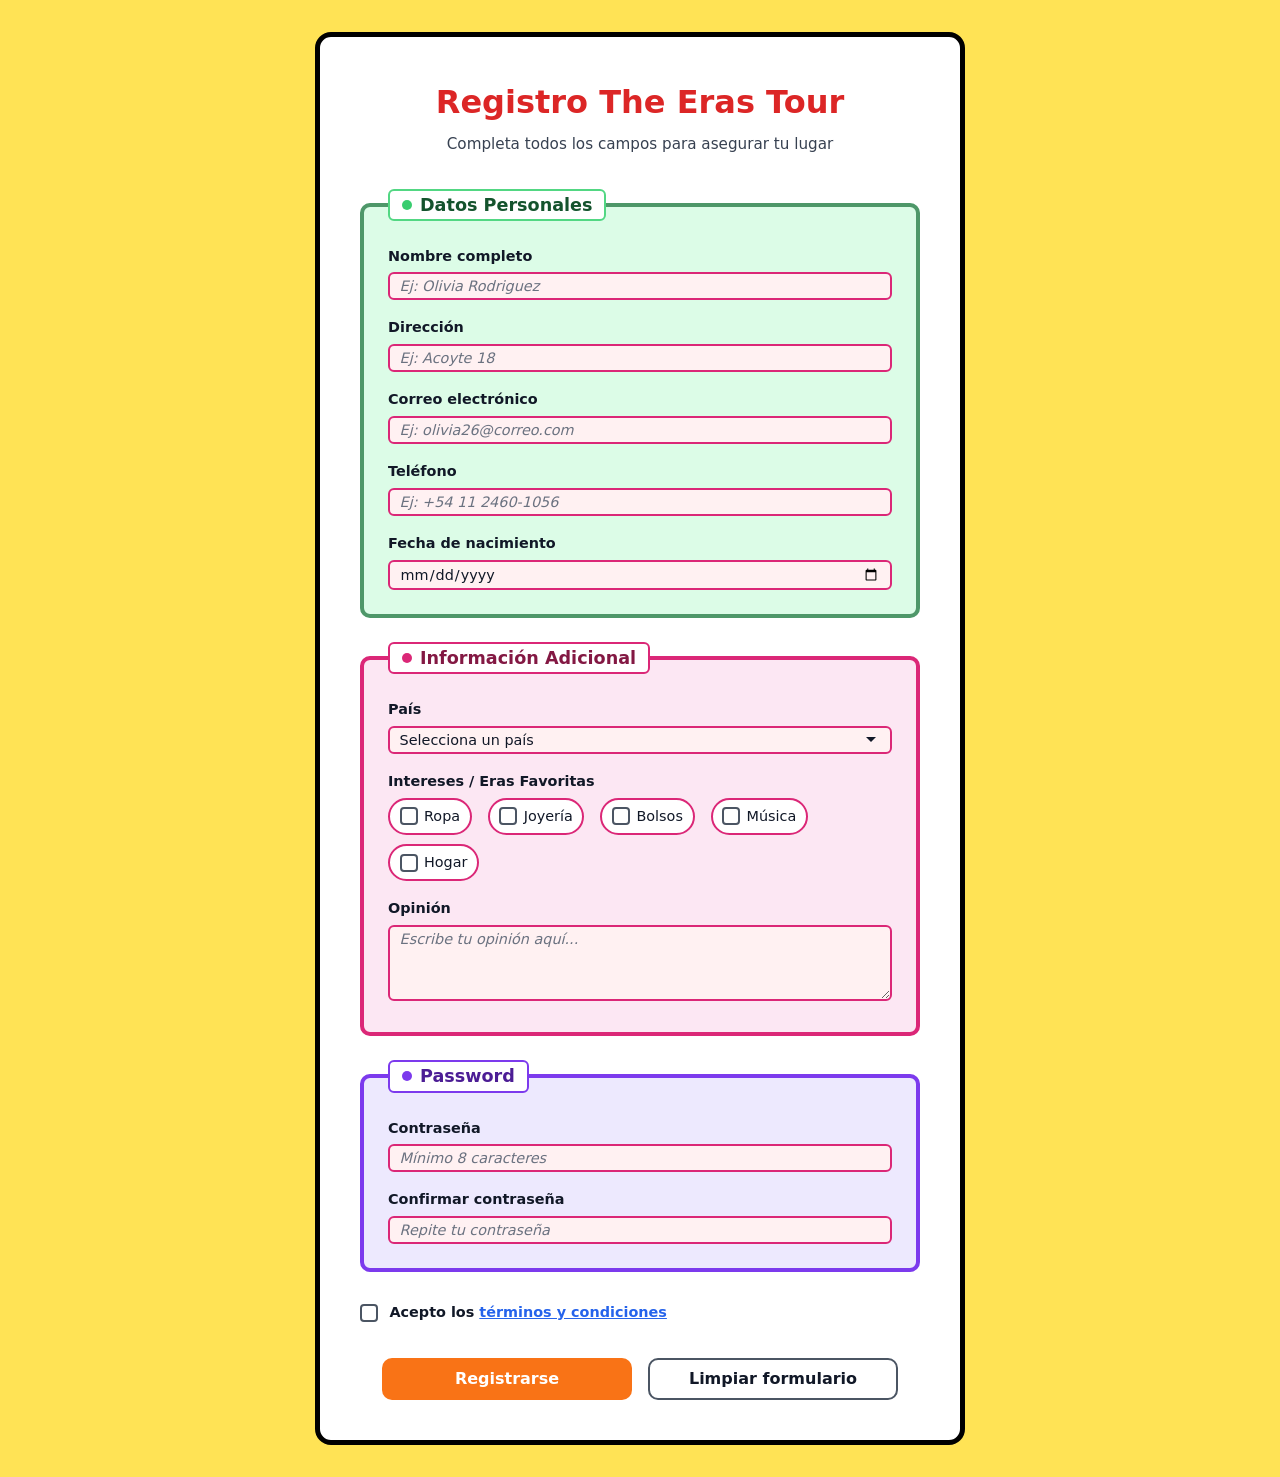
==== pagina1.html @ a896b8c0 "first commit" ====
<!DOCTYPE html>
<html lang="es">
<head>
    <meta charset="UTF-8">
    <meta name="viewport" content="width=device-width, initial-scale=1.0">
    <title>Registro - Taylor Swift</title>
    <link rel="stylesheet" href="styles5.css">
</head>
<body>
    <div>
        <h1>Registro The Eras Tour</h1>
        <p>Completa todos los campos para asegurar tu lugar</p>

        <form action="#" method="POST" id="registroForm">
        
            <fieldset>
                <legend>Datos Personales</legend>

                <div>
                    <label for="nombre">Nombre completo</label>
                    <input type="text" id="nombre" name="nombre" placeholder="Ej: Olivia Rodriguez" required>
                </div>

                <div>
                    <label for="dirección">Dirección</label>
                    <input type="text" id="dirección" name="dirección" placeholder="Ej: Acoyte 18" required>
                </div>

                <div>
                    <label for="email">Correo electrónico</label>
                    <input type="email" id="email" name="email" placeholder="Ej: olivia26@correo.com" required>
                </div>

                <div>
                    <label for="telefono">Teléfono</label>
                    <input type="tel" id="telefono" name="telefono" placeholder="Ej: +54 11 2460-1056">
                </div>

                <div>
                    <label for="fechaNacimiento">Fecha de nacimiento</label>
                    <input type="date" id="fechaNacimiento" name="fechaNacimiento">
                </div>
            </fieldset>

            <fieldset>
                <legend>Información Adicional</legend>

                <div>
                    <label for="pais">País</label>
                    <select id="pais" name="pais" required>
                        <option value="">Selecciona un país</option>
                        <option value="AR">Argentina</option>
                        <option value="BO">Bolivia</option>
                        <option value="BR">Brasil</option>
                        <option value="CL">Chile</option>
                        <option value="CO">Colombia</option>
                        <option value="EC">Ecuador</option>
                        <option value="ES">España</option>
                        <option value="MX">México</option>
                        <option value="PE">Perú</option>
                        <option value="UY">Uruguay</option>
                        <option value="VE">Venezuela</option>
                        <option value="OTRO">Otro</option>
                    </select>
                </div>

                <div>
                    <label>Intereses / Eras Favoritas</label>
                    <div>
                        <label><input type="checkbox" name="intereses" value="Ropa"> Ropa</label>
                        <label><input type="checkbox" name="intereses" value="Joyeria"> Joyería</label>
                        <label><input type="checkbox" name="intereses" value="Bolsos"> Bolsos</label>
                        <label><input type="checkbox" name="intereses" value="Música"> Música</label>
                        <label><input type="checkbox" name="intereses" value="Hogar"> Hogar</label>
                    </div>
                </div>

                <div>
                    <label for="comentarios">Opinión</label>
                    <textarea id="comentarios" name="Opinión" rows="4" placeholder="Escribe tu opinión aquí..."></textarea>
                </div>
            </fieldset>
            
            <fieldset>
                <legend>Password</legend>

                <div>
                    <label for="password">Contraseña</label>
                    <input type="password" id="password" name="password" placeholder="Mínimo 8 caracteres" minlength="8" required>
                </div>

                <div>
                    <label for="confirmPassword">Confirmar contraseña</label>
                    <input type="password" id="confirmPassword" name="confirmPassword" placeholder="Repite tu contraseña" minlength="8" required>
                </div>
            </fieldset>

            <div>
                <label class="terminos-label">
                    <input type="checkbox" name="terminos" required>
                    Acepto los <a href="#">términos y condiciones</a>
                </label>
            </div>

            <div>
                <button type="submit">Registrarse</button>
                <button type="reset">Limpiar formulario</button>
            </div>
        </form>
    </div>
</body>
</html>
---- styles5.css ----
:root {
    /* Color de fondo personalizado para los inputs*/
    --input-bg-color: #fff1f2; 
    --input-border-color: #db2777;
    --input-focus-border: #831843;
}

* {
    box-sizing: border-box;
    margin: 0;
    padding: 0;
}

body {
    font-family: 'Segoe UI', system-ui, -apple-system, sans-serif;
    background-color: #ffe355;  
    min-height: 100vh;
    display: flex;
    justify-content: center;
    align-items: center;
    padding: 2rem;
    line-height: 1.6;
    color: #111827;
}

body > div {
    background: #ffffff;                 
    border: 5px solid #000000;           
    border-radius: 16px;
    box-shadow: none;                
    padding: 2.5rem;
    width: 100%;
    max-width: 650px;
}

/* --- foto de inicio --- */
.card-inicio {
    text-align: center;
}

.container-img {
    width: 100%;            
    max-width: 280px;       
    height: 160px;          
    margin: 0 auto 1.5rem auto;
    border-radius: 12px;    
    overflow: hidden;
    border: 4px solid #0284c7; 
    box-shadow: none;                 
}

.taylor-img {
    width: 100%;
    height: 100%;
    object-fit: cover;
}

h1 {
    font-size: 2rem;
    font-weight: 700;
    color: #dc2626;           
    margin-bottom: 0.25rem;
    text-align: center;
}

h1 + p {
    text-align: center;
    color: #374151;
    margin-bottom: 2rem;
    font-size: 0.95rem;
}

form {
    display: flex;
    flex-direction: column;
    gap: 1.5rem;
}

form > fieldset:nth-of-type(1) {
    border: 4px solid #4e9769;          
    background-color: #dcfce7;          
    border-radius: 10px;
    padding: 1.5rem;
}

form > fieldset:nth-of-type(1) legend {
    color: #14532d;
    border: 2px solid #52d783;
    background-color: #ffffff;
}

form > fieldset:nth-of-type(1) legend::before {
    background: #39cd6f;
}

form > fieldset:nth-of-type(2) {
    border: 4px solid #db2777;          
    background-color: #fce7f3;          
    border-radius: 10px;
    padding: 1.5rem;
}

form > fieldset:nth-of-type(2) legend {
    color: #831843;
    border: 2px solid #db2777;
    background-color: #ffffff;
}

form > fieldset:nth-of-type(2) legend::before {
    background: #db2777;
}

form > fieldset:nth-of-type(3) {
    border: 4px solid #7c3aed;          
    background-color: #ede9fe;          
    border-radius: 10px;
    padding: 1.5rem;
}

form > fieldset:nth-of-type(3) legend {
    color: #4c1d95;
    border: 2px solid #7c3aed;
    background-color: #ffffff;
}

form > fieldset:nth-of-type(3) legend::before {
    background: #7c3aed;
}

legend {
    font-weight: 700;
    font-size: 1.1rem;
    padding: 0 0.75rem;
    display: flex;
    align-items: center;
    gap: 0.5rem;
    border-radius: 6px;
}

legend::before {
    content: '';
    display: inline-block;
    width: 10px;
    height: 10px;
    border-radius: 50%;
}

fieldset > div {
    margin-bottom: 1rem;
}

fieldset > div:last-child {
    margin-bottom: 0;
}

label {
    display: block;
    font-weight: 600;
    font-size: 0.9rem;
    color: #111827;
    margin-bottom: 0.3rem;
    cursor: pointer;
}

input[type="text"],
input[type="email"],
input[type="tel"],
input[type="date"],
input[type="password"],
select,
textarea {
    width: 100%;                       
    padding: 0.25rem 0.6rem; 
    border: 2px solid var(--input-border-color);         
    border-radius: 6px;                
    font-size: 0.9rem;
    font-family: inherit;              
    color: #111827;
    background: var(--input-bg-color); 
    outline: none;                     
    box-shadow: none;             
}

input[type="text"]:focus,
input[type="email"]:focus,
input[type="tel"]:focus,
input[type="date"]:focus,
input[type="password"]:focus,
select:focus,
textarea:focus {
    border-color: var(--input-focus-border);
    box-shadow: none;                             
    background: #ffffff; /* Se vuelve blanco al hacer foco para escribir cómodamente */
}

input::placeholder,
textarea::placeholder {
    color: #6b7280;      
    font-style: italic;  
}

select {
    appearance: none;    
    background-image: url("data:image/svg+xml,%3Csvg xmlns='http://www.w3.org/2000/svg' width='12' height='12' viewBox='0 0 12 12'%3E%3Cpath fill='%23111827' d='M6 8L1 3h10z'/%3E%3C/svg%3E");
    background-repeat: no-repeat;
    background-position: right 0.8rem center;  
    padding-right: 2.2rem;                   
    cursor: pointer;
}

/* --- Checkbox --- */
input[type="radio"],
input[type="checkbox"] {
    appearance: none;              
    -webkit-appearance: none;      
    width: 18px;
    height: 18px;
    border: 2px solid #4b5563;     
    margin-right: 0.4rem;          
    vertical-align: middle;        
    cursor: pointer;
    position: relative;
    flex-shrink: 0;                
    background-color: #ffffff;
}

/* --- Radio --- */
input[type="radio"] {
    border-radius: 50%;            
}

input[type="checkbox"] {
    border-radius: 4px;
}

input[type="radio"]:checked,
input[type="checkbox"]:checked {
    border-color: #db2777;         
    background: #db2777;
}

input[type="checkbox"]:checked {
    background-image: url("data:image/svg+xml,%3Csvg xmlns='http://www.w3.org/2000/svg' width='12' height='12' viewBox='0 0 24 24' fill='none' stroke='white' stroke-width='3' stroke-linecap='round' stroke-linejoin='round'%3E%3Cpolyline points='20 6 9 17 4 12'%3E%3C/polyline%3E%3C/svg%3E");
    background-position: center;
    background-repeat: no-repeat;
}

fieldset > div > div {
    display: flex;
    flex-wrap: wrap;              
    gap: 0.6rem 1rem;           
    margin-top: 0.3rem;
}

fieldset > div > div label {
    display: inline-flex;         
    align-items: center;          
    font-weight: 400;             
    font-size: 0.9rem;
    margin-bottom: 0;
    cursor: pointer;
    padding: 0.3rem 0.6rem;      
    border-radius: 20px;          
    background: #ffffff;          
    border: 2px solid #db2777; 
}

fieldset > div > div label:has(input:checked) {
    background: #db2777;           
    border-color: #831843;         
    color: #ffffff;                
    font-weight: 500;              
}

textarea {
    resize: vertical;     
    min-height: 65px;/* para que no sea tan largo*/
}

form > div:has(input[name="terminos"]) {
    display: flex;
    align-items: flex-start;   
    padding: 0.3rem 0;
}

form > div:has(input[name="terminos"]) a {
    color: #2563eb;            
    text-decoration: underline; 
    font-weight: 600;
}

/* --- btn --- */
form > div:last-child {
    display: flex;
    gap: 1rem;                 
    justify-content: center;   
    flex-wrap: wrap;           
}

.menu-inicio {
    display: flex;
    justify-content: center;
    margin-top: 1.5rem;
}

.btn-enlace, button {
    font-family: inherit;          
    font-size: 1rem;               
    font-weight: 600;              
    padding: 0.6rem 2rem;         
    border: none;
    border-radius: 10px;           
    cursor: pointer;               
    text-decoration: none;
    display: inline-flex;
    align-items: center;
    justify-content: center;
    gap: 0.5rem;
}

/* btn principal */
button[type="submit"], .btn-enlace {
    background: #f97316;           
    color: white;                  
    box-shadow: none;                
    flex: 1;                       
    max-width: 250px;              
}

button[type="submit"]:hover, .btn-enlace:hover {
    background: #c2410c;                              
    transform: none; 
}

button[type="reset"] {
    background: #ffffff;       
    color: #111827;                
    border: 2px solid #4b5563;     
    flex: 1;
    max-width: 250px;
    box-shadow: none;
}

button[type="reset"]:hover {
    background: #e5e7eb;           
    transform: none;
}

:focus-visible {
    outline: 3px solid #2563eb;   
    outline-offset: 2px;          
}

@media (max-width: 600px) {
    body {
        padding: 1rem;             
    }
    body > div {
        padding: 1.5rem;           
    }
    form > div:last-child {
        flex-direction: column;
        align-items: center;
    }
    button, .btn-enlace {
        max-width: 100%;
        width: 100%;
    }
}
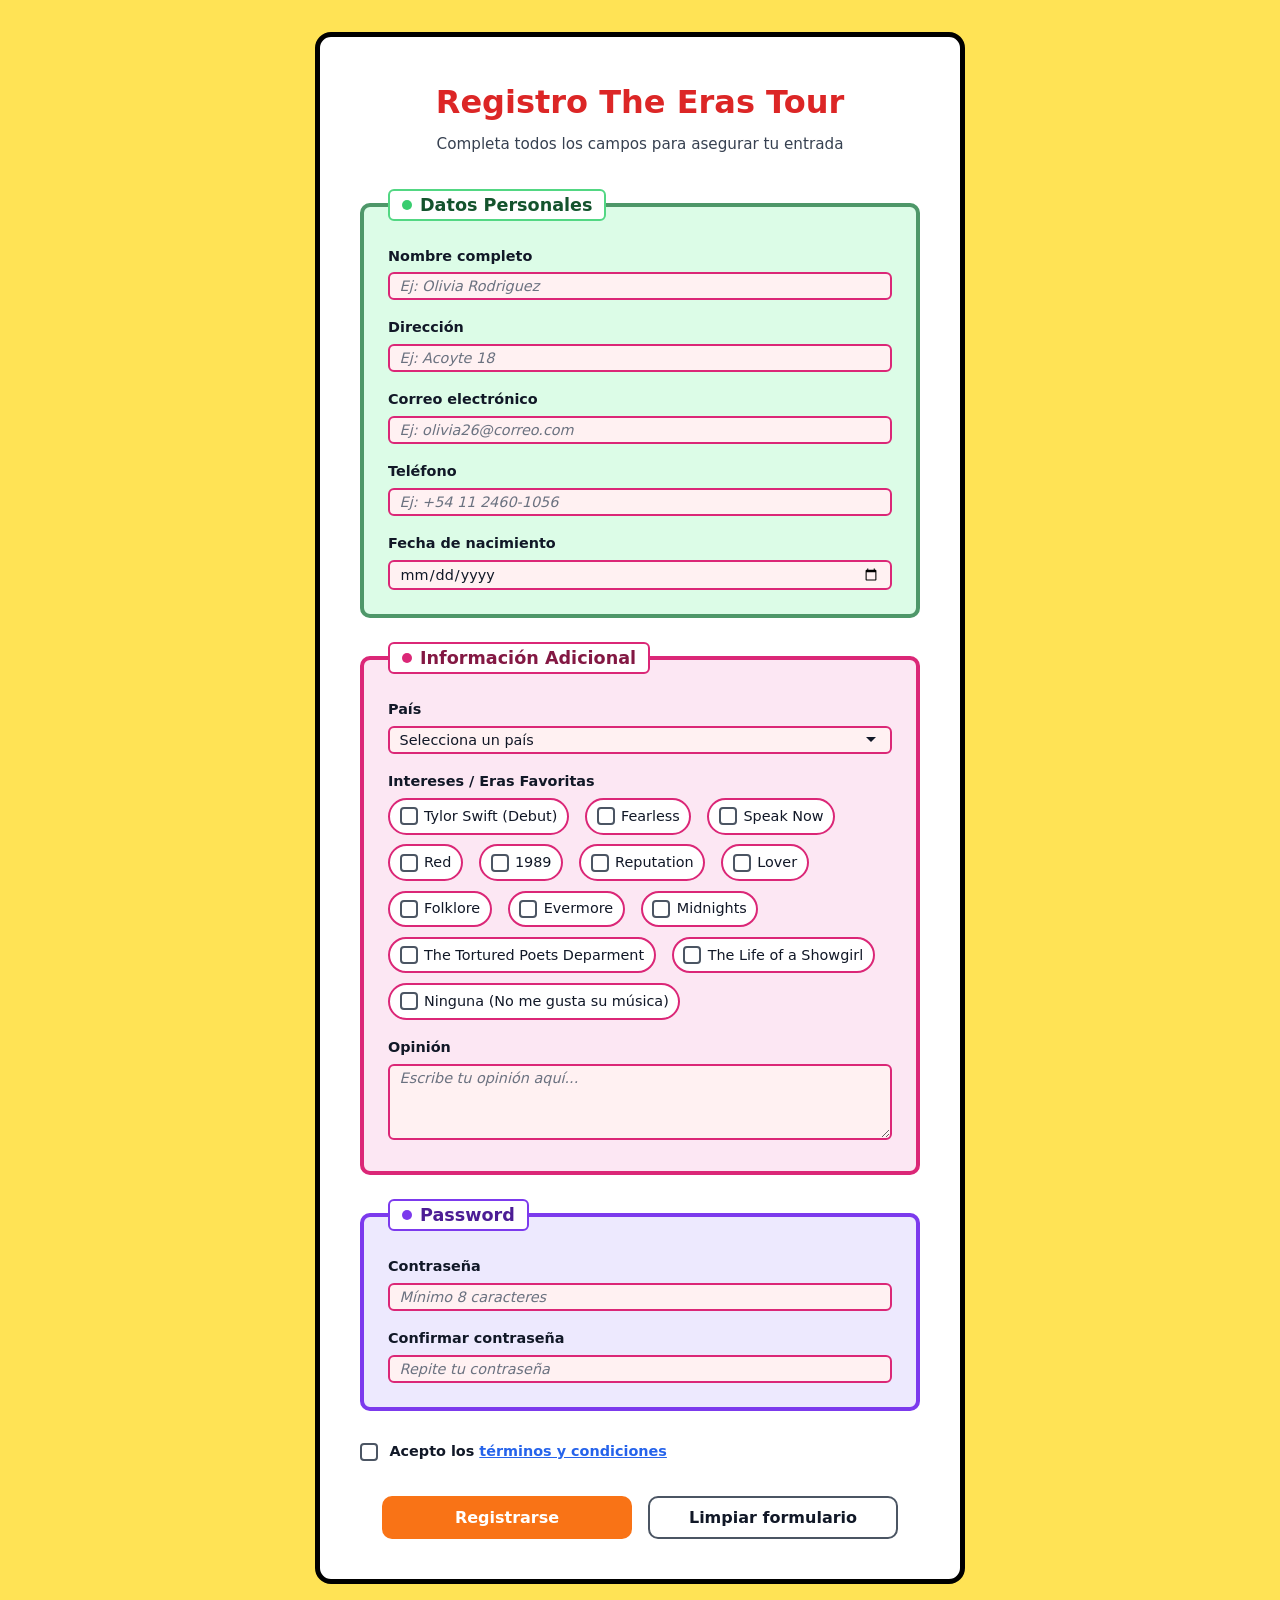
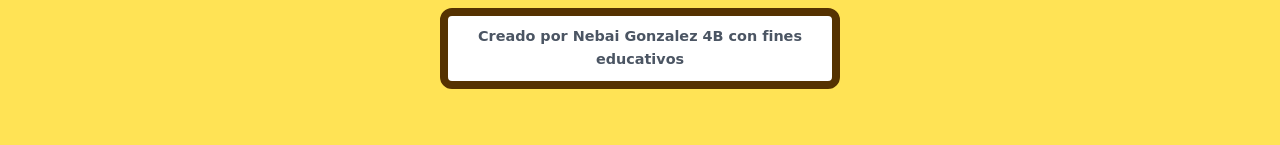
==== commit b515900e: "primer commit" ====
--- a/pagina1.html
+++ b/pagina1.html
@@ -9,9 +9,9 @@
 <body>
     <div>
         <h1>Registro The Eras Tour</h1>
-        <p>Completa todos los campos para asegurar tu lugar</p>
-
-        <form action="#" method="POST" id="registroForm">
+        <p>Completa todos los campos para asegurar tu entrada</p>
+                                                                    <!-- para que al tocar Ninguna te direccione a la pagina 3 -->
+        <form action="pagina2.html" method="GET" id="registroForm" onsubmit="if(document.getElementById('ninguna').checked){ this.action='pagina3.html'; }">
         
             <fieldset>
                 <legend>Datos Personales</legend>
@@ -67,11 +67,19 @@
                 <div>
                     <label>Intereses / Eras Favoritas</label>
                     <div>
-                        <label><input type="checkbox" name="intereses" value="Ropa"> Ropa</label>
-                        <label><input type="checkbox" name="intereses" value="Joyeria"> Joyería</label>
-                        <label><input type="checkbox" name="intereses" value="Bolsos"> Bolsos</label>
-                        <label><input type="checkbox" name="intereses" value="Música"> Música</label>
-                        <label><input type="checkbox" name="intereses" value="Hogar"> Hogar</label>
+                        <label><input type="checkbox" name="intereses" value="Debut"> Tylor Swift (Debut) </label>
+                        <label><input type="checkbox" name="intereses" value="Fearless"> Fearless</label>
+                        <label><input type="checkbox" name="intereses" value="Speak Now"> Speak Now</label>
+                        <label><input type="checkbox" name="intereses" value="Red"> Red</label>
+                        <label><input type="checkbox" name="intereses" value="1989"> 1989</label>
+                        <label><input type="checkbox" name="intereses" value="Reputation"> Reputation </label>
+                        <label><input type="checkbox" name="intereses" value="Lover"> Lover</label>
+                        <label><input type="checkbox" name="intereses" value="Folklore"> Folklore</label>
+                        <label><input type="checkbox" name="intereses" value="Evermore"> Evermore</label>
+                        <label><input type="checkbox" name="intereses" value="Midnights"> Midnights</label>
+                        <label><input type="checkbox" name="intereses" value="TTPD"> The Tortured Poets Deparment</label>
+                        <label><input type="checkbox" name="intereses" value="Showgirl"> The Life of a Showgirl</label>
+                        <label><input type="checkbox" name="intereses" value="Ninguna" id="ninguna"> Ninguna (No me gusta su música)</label>
                     </div>
                 </div>
 
@@ -105,8 +113,14 @@
             <div>
                 <button type="submit">Registrarse</button>
                 <button type="reset">Limpiar formulario</button>
+
+            
             </div>
         </form>
     </div>
+         <footer class="pie-pagina">
+        <p><strong>Creado por Nebai Gonzalez 4B con fines educativos</strong></p>
+    </footer>
+
 </body>
 </html>
--- a/styles5.css
+++ b/styles5.css
@@ -5,7 +5,7 @@
     --input-focus-border: #831843;
 }
 
-* {
+*{
     box-sizing: border-box;
     margin: 0;
     padding: 0;
@@ -21,6 +21,7 @@
     padding: 2rem;
     line-height: 1.6;
     color: #111827;
+    flex-direction: column; 
 }
 
 body > div {
@@ -34,18 +35,18 @@
 }
 
 /* --- foto de inicio --- */
-.card-inicio {
+.inicio {
     text-align: center;
 }
 
-.container-img {
+.container1-img {
     width: 100%;            
     max-width: 280px;       
     height: 160px;          
     margin: 0 auto 1.5rem auto;
     border-radius: 12px;    
     overflow: hidden;
-    border: 4px solid #0284c7; 
+    border: 4px solid #130d0d; 
     box-shadow: none;                 
 }
 
@@ -366,4 +367,72 @@
         max-width: 100%;
         width: 100%;
     }
+}
+
+/* --- pagina3 --- */
+.recomendaciones-box {
+    background-color: #ffffff;
+    border: 3px solid #303132;
+    border-radius: 12px;
+    padding: 1.5rem;
+    margin: 1.5rem 0;
+    text-align: left;
+}
+
+.recomendaciones-titulo {
+    color: #1a1d1f;
+    margin-bottom: 0.3rem;
+    text-align: center;
+    font-size: 1.1rem;
+    font-weight: 700;
+}
+
+.recomendaciones-texto {
+    font-size: 0.9rem;
+    color: #141313;
+    margin-bottom: 0;
+}
+
+.lista-recomendaciones {
+    font-size: 0.9rem;
+    color: #111827;
+    padding-left: 1.2rem;
+    line-height: 1.4;
+    margin-top: 0.2rem;
+
+}
+
+.container2-img {
+    width: 100%;            
+    max-width: 280px;       
+    height: 160px;          
+    margin: 0 auto 1.5rem auto;
+    border-radius: 12px;    
+    overflow: hidden;
+    border: 4px solid #0c0c0e; 
+    box-shadow: none;                 
+}
+
+.taylor2-img {
+    width: 100%;
+    height: 100%;
+    object-fit: cover;
+}
+
+.pie-pagina {
+    text-align: center;
+    margin: 1.5rem auto;
+    width: 400px;
+    max-width: 600px;
+    background-color: #ffffff;
+    border-radius: 12px;
+    border:8px solid #553201;
+    padding: 0.6rem 1rem;
+}
+
+.pie-pagina p {
+    font-size: 0.90rem;
+    color: #4b5563;
+    margin: 0;
+    
 }
